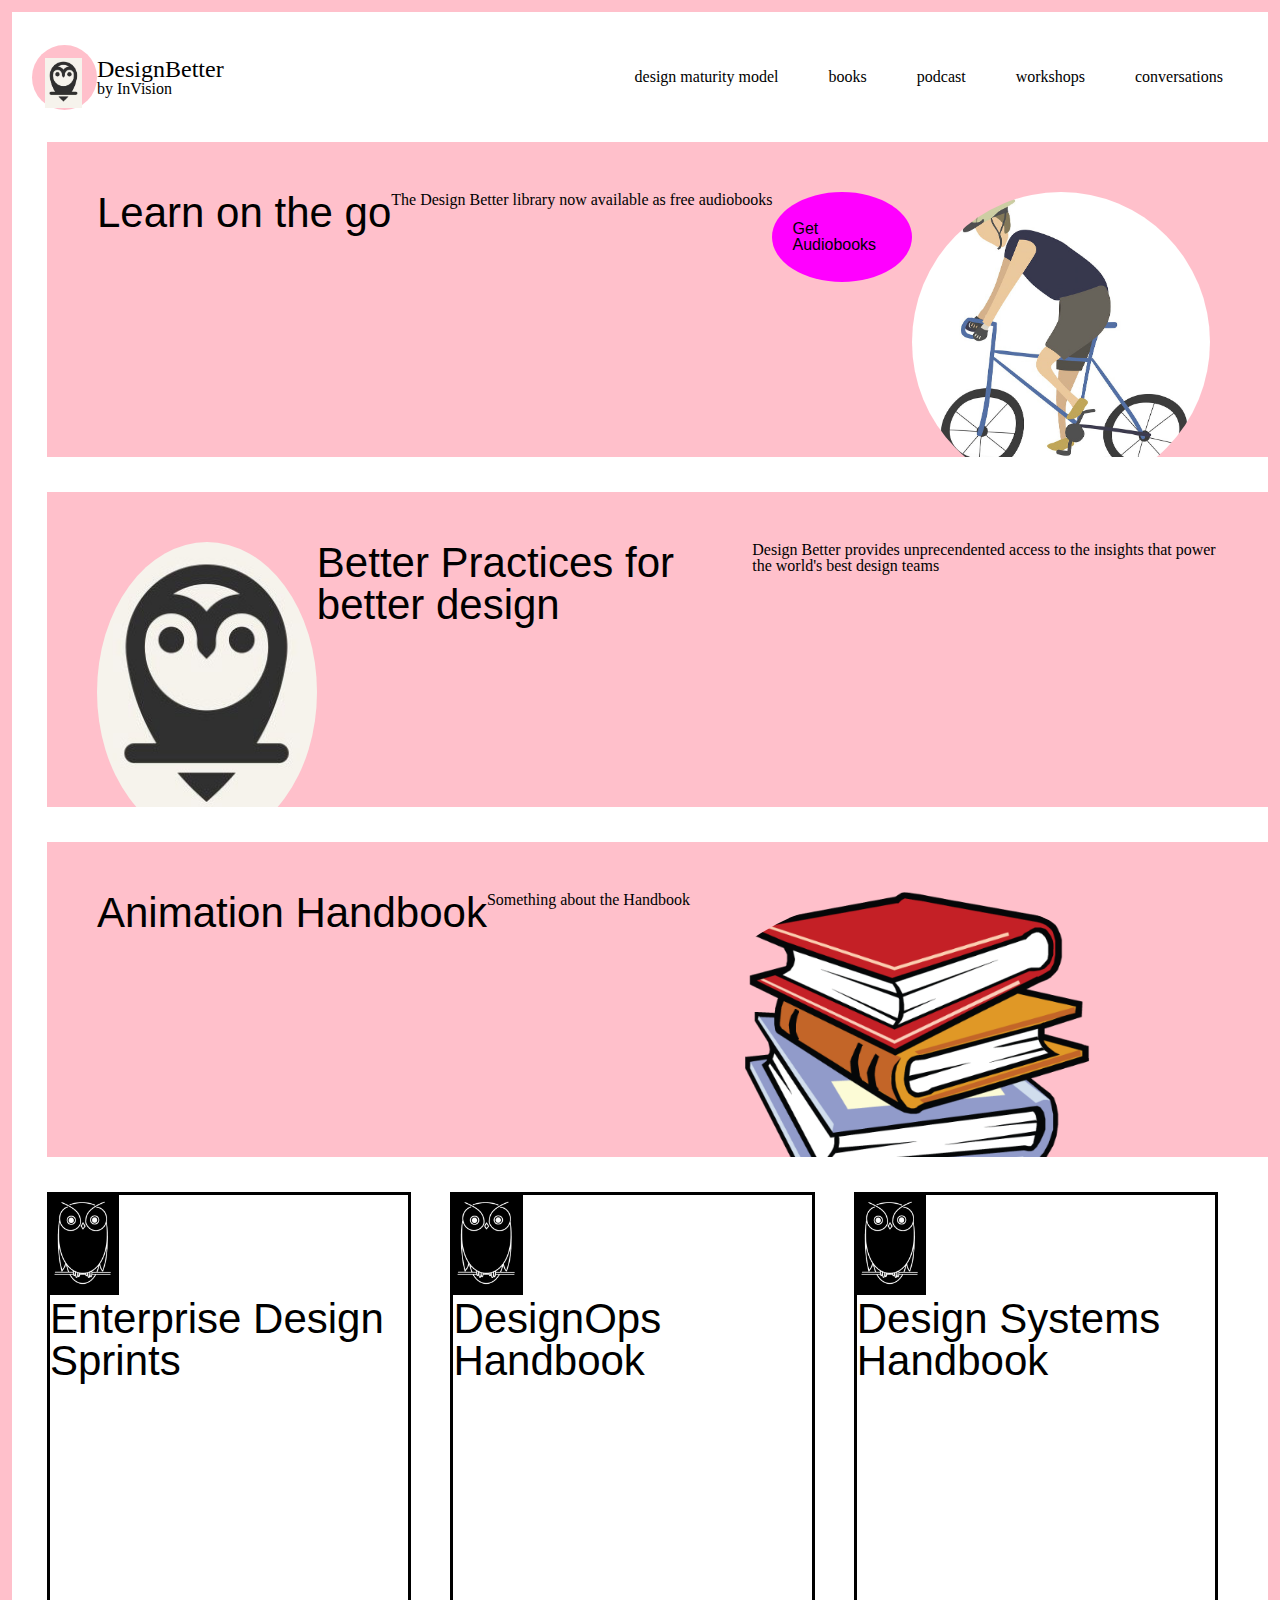
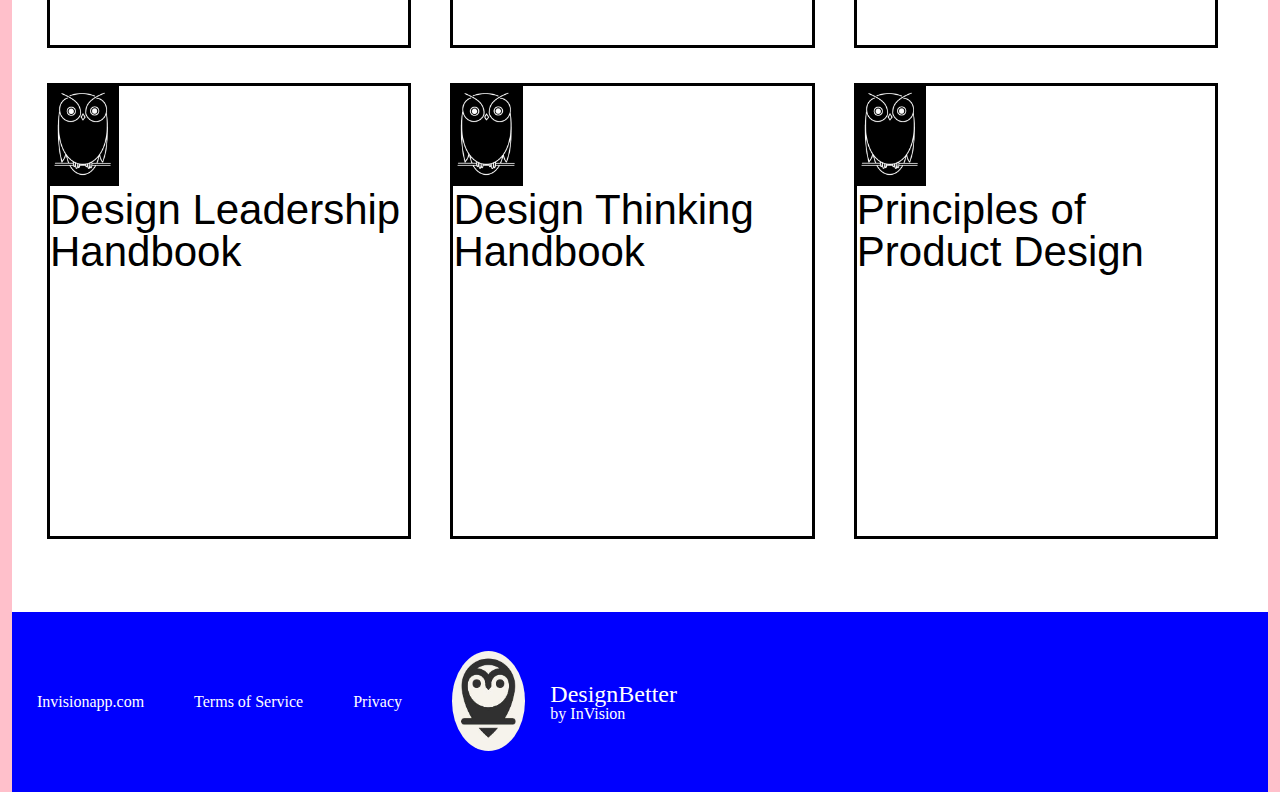
==== index2.html @ 7dc767d9 "index 2 (better version)" ====
<!DOCTYPE html>
<html lang="en">
<head>
    <meta charset="UTF-8">
    <meta name="viewport" content="width=device-width, initial-scale=1.0">
    <meta http-equiv="X-UA-Compatible" content="ie=edge">
    <title>Clone</title>
    <link rel="stylesheet" href="reset.css">
    <link rel="stylesheet" href="style2.css">
</head>
<body>
    <nav>
        <div class="left">
            <div class="logo">
                <img id="owl1" src="owl.jpg">
            </div>
        </div>
            <div class="DesignBetter">
                <h1>DesignBetter</h1>
                <p>by InVision</p>
            </div>
        <div class="links">
            <ul>
                <li>design maturity model</li>
                <li>books</li>
                <li>podcast</li>
                <li>workshops</li>
                <li>conversations</li>
            </ul>
        </div>
    </nav>
    <main>
        <div class="box1">
            <h2>Learn on the go</h2>
            <p>The Design Better library now available as free audiobooks</p>
            <div class="button">Get Audiobooks</div>
            <img id ="bike" src="v119-aum-20-hobbies_2.jpg">
        </div>
        <div class="box1">
            <img id="owl2" src="owl.jpg">
            <h2>Better Practices for better design</h2>
            <p>Design Better provides unprecendented access to the insights that power the world's best design teams</p>
        </div>
        <div class="box1">
            <h2>Animation Handbook</h2>
            <p>Something about the Handbook</p>
            <img src="bradleys-book-outlet-books-only-logo.png" id="books">
        </div>
        <div class="first3">
                <div class="box2">
                        <img id="owl3" src="owl2.jpg">
                        <h2>Enterprise Design Sprints</h2>
                    </div>
                    <div class="box2" id="a">
                        <img id="owl3" src="owl2.jpg">
                        <h2>DesignOps Handbook</h2>
                    </div>
                    <div class="box2" id="b">
                        <img id="owl3" src="owl2.jpg">
                        <h2>Design Systems Handbook</h2>
                    </div>
        </div>
        <div class="first3">
                <div class="box2">
                        <img id="owl3" src="owl2.jpg">
                        <h2>Design Leadership Handbook</h2>
                    </div>
                    <div class="box2" id="a">
                        <img id="owl3" src="owl2.jpg">
                        <h2>Design Thinking Handbook</h2>
                    </div>
                    <div class="box2" id="b">
                        <img id="owl3" src="owl2.jpg">
                        <h2>Principles of Product Design</h2>
                    </div>
        </div>
    </main>
    <footer>
        <div class="links2">
            <ul>
                <li>Invisionapp.com</li>
                <li>Terms of Service</li>
                <li>Privacy</li>
            </ul>
        </div>
        <div>
                <img id="owl5" src="owl.jpg">
            </div>
        <div class="DesignBetter2">
            <div class="DesignBetter">
                    <h1>DesignBetter</h1>
                    <p>by InVision</p>
                </div>
        </div>
    </footer>
</body>
</html>
---- style2.css ----
body {
    background: pink;
}

main {
    background: white;
    margin: 0 12px 0 12px;
    height: 230vh;
}


nav {
    /* border: solid black; */
    display: flex;
    /* justify-content: space-between; */
    align-items: center;
    position: sticky;
    top: 0;
    background: white;
    height: 10vh;
    padding: 20px;
    margin: 12px 12px 0 12px;
}

.left {
    display: inline-block;
    /* width: 20vw; */
    /* border: solid black; */
}

.DesignBetter {
    /* display: flex; */
}

.DesignBetter h1 {
    font-size: 24px;
}
.logo {
    background: pink;
    height: 65px;
    width: 65px;
    border-radius: 50%;
    padding: 13px;
    box-sizing: border-box;
}

#owl1 {
    height: 50px;
}

.links {
    /* border: solid black; */
    height: 100%;
    width: 100%;
    display: flex;
    justify-content: flex-end;
}

ul {
    display: flex;
    align-items: center;
}

.box1 {
    display: flex;
    /* display: inline-box; */
    height: 35vh;
    /* border: solid black; */
    margin: 0 0 35px 35px;
    background: pink;
    /* font-family: Arial; */
    padding: 50px;
    box-sizing: border-box;
    overflow: hidden;
}

h2 {
    font-size: 42px;
    /* padding: 15px; */
    font-family: Arial;
}

.button {
    display: flex;
    align-items: center;
    justify-content: space-between;
    background: magenta;
    width: 100px;
    height: 50px;
    border-radius: 50%;
    padding: 20px;
    font-family: Arial;
    /* margin: 10px; */
    /* box-sizing: border-box; */
}

#bike, #owl2, #books {
    display: flex;
    height: 300px;
    float: right;
    border-radius: 50%;
    /* z-index: 2; */
}

.box2 {
    display: inline-block;
    flex-direction: row;
    justify-content: center;
    border: solid black;
    width: 28vw;
    height: 50vh;
    margin: 0 0 35px 35px;
}

#owl3 {
    height: 100px;
    margin: 0 0 0 0;
}

footer {
    display: flex;
    align-items: center;
    background: blue;
    height: 20vh;
    margin: 0 12px 0 12px;
    color: white;
}

li {
    margin: 25px;
}

#owl5 {
    border-radius: 50%;
    height: 100px;
    margin: 25px;
}
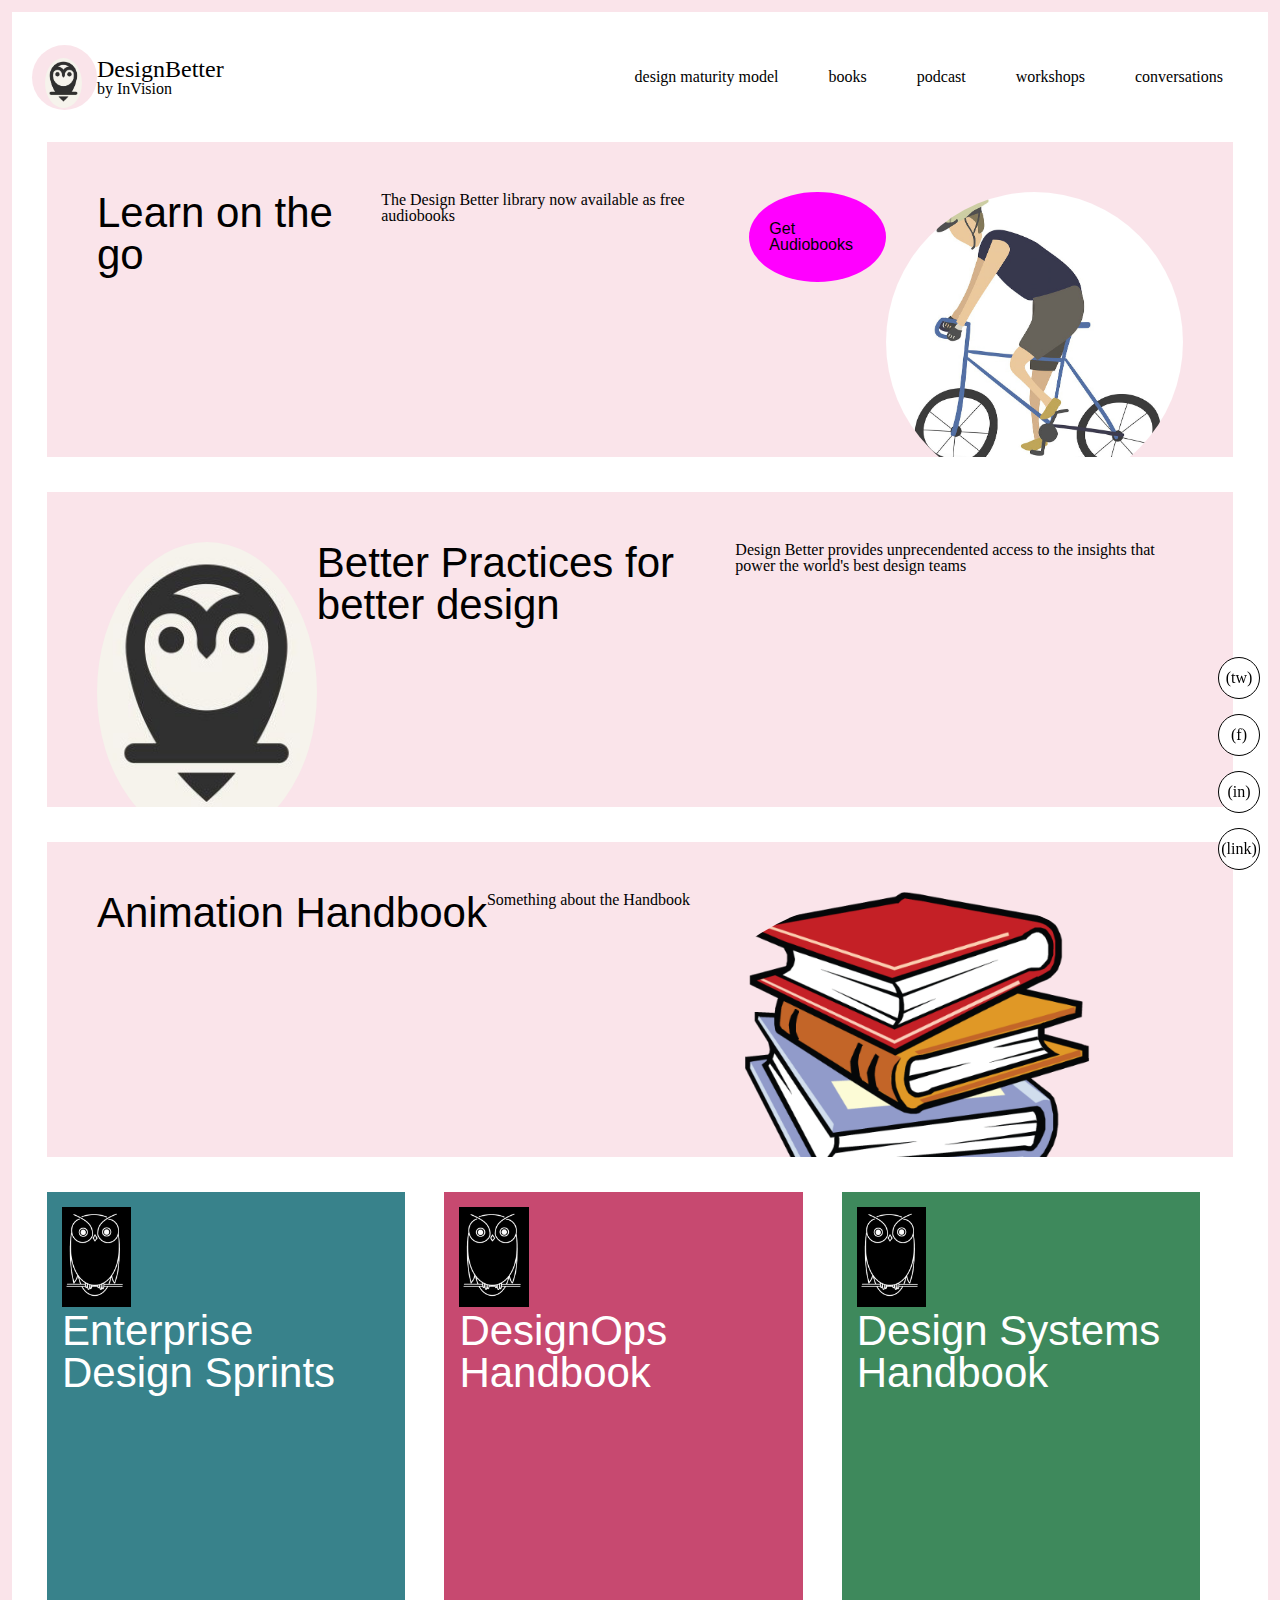
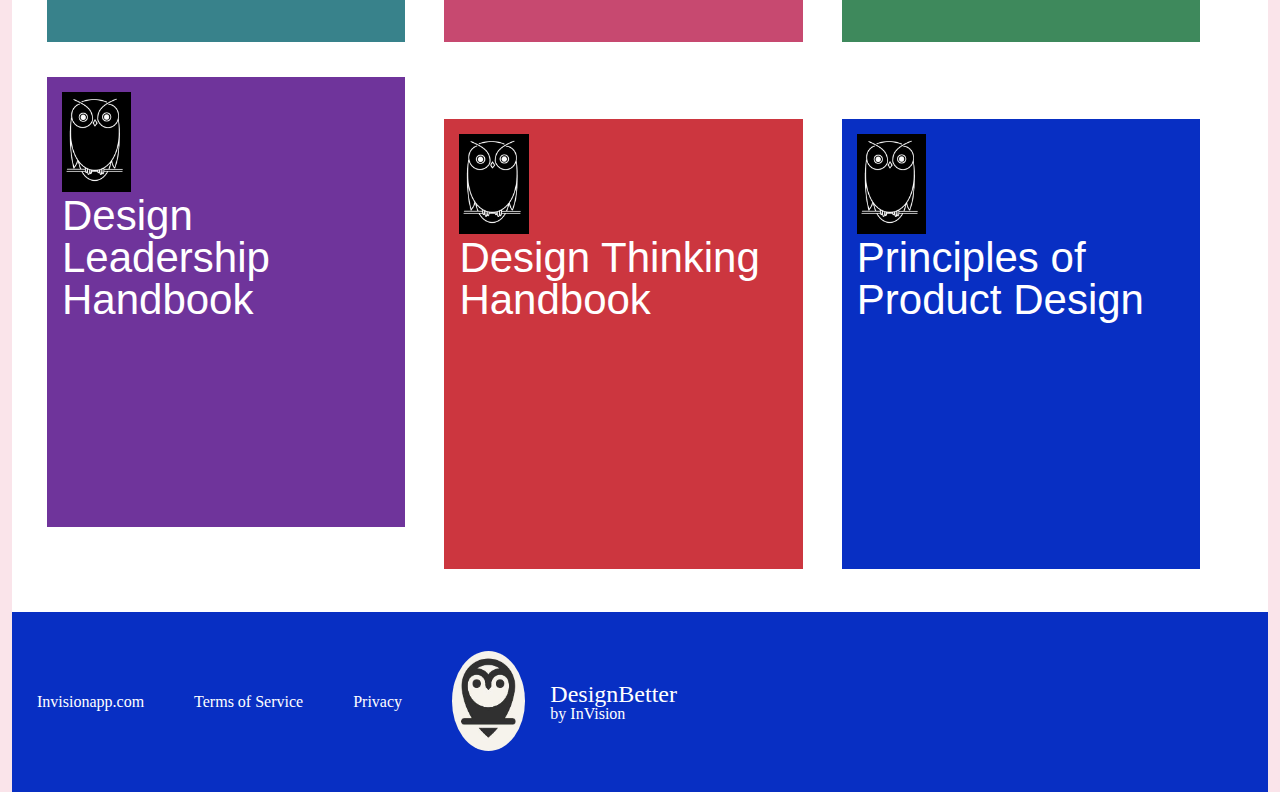
==== commit d1587dd3: "index2 (2)" ====
--- a/index2.html
+++ b/index2.html
@@ -4,7 +4,7 @@
     <meta charset="UTF-8">
     <meta name="viewport" content="width=device-width, initial-scale=1.0">
     <meta http-equiv="X-UA-Compatible" content="ie=edge">
-    <title>Clone</title>
+    <title>Clone2</title>
     <link rel="stylesheet" href="reset.css">
     <link rel="stylesheet" href="style2.css">
 </head>
@@ -61,18 +61,24 @@
                     </div>
         </div>
         <div class="first3">
-                <div class="box2">
+                <div class="box2" id="c">
                         <img id="owl3" src="owl2.jpg">
                         <h2>Design Leadership Handbook</h2>
                     </div>
-                    <div class="box2" id="a">
+                    <div class="box2" id="d">
                         <img id="owl3" src="owl2.jpg">
                         <h2>Design Thinking Handbook</h2>
                     </div>
-                    <div class="box2" id="b">
+                    <div class="box2" id="e">
                         <img id="owl3" src="owl2.jpg">
                         <h2>Principles of Product Design</h2>
                     </div>
+        </div>
+        <div class="circles">
+            <div class="circle">(tw)</div>
+            <div class="circle">(f)</div>
+            <div class="circle">(in)</div>
+            <div class="circle">(link)</div>
         </div>
     </main>
     <footer>
--- a/style2.css
+++ b/style2.css
@@ -1,5 +1,5 @@
 body {
-    background: pink;
+    background: rgb(250, 228, 234);
 }
 
 main {
@@ -36,7 +36,7 @@
     font-size: 24px;
 }
 .logo {
-    background: pink;
+    background: rgb(250, 228, 234);
     height: 65px;
     width: 65px;
     border-radius: 50%;
@@ -46,6 +46,7 @@
 
 #owl1 {
     height: 50px;
+    border-radius: 50%
 }
 
 .links {
@@ -66,8 +67,8 @@
     /* display: inline-box; */
     height: 35vh;
     /* border: solid black; */
-    margin: 0 0 35px 35px;
-    background: pink;
+    margin: 0 35px 35px 35px;
+    background: rgb(250, 228, 234);
     /* font-family: Arial; */
     padding: 50px;
     box-sizing: border-box;
@@ -106,10 +107,14 @@
     display: inline-block;
     flex-direction: row;
     justify-content: center;
-    border: solid black;
+    /* border: solid black; */
     width: 28vw;
     height: 50vh;
     margin: 0 0 35px 35px;
+    padding: 15px;
+    background: rgb(56,130,139);
+    color: white;
+    box-sizing: border-box;
 }
 
 #owl3 {
@@ -117,10 +122,30 @@
     margin: 0 0 0 0;
 }
 
+#a {
+    background: rgb(199,73,112);
+}
+
+#b {
+    background: rgb(62,137,92);
+}
+
+#c {
+    background: rgb(111,52,155);
+}
+
+#d {
+    background: rgb(204,54,63);
+}
+
+#e {
+    background: rgb(8,47,195);
+}
+
 footer {
     display: flex;
     align-items: center;
-    background: blue;
+    background: rgb(8, 47, 195);
     height: 20vh;
     margin: 0 12px 0 12px;
     color: white;
@@ -134,4 +159,24 @@
     border-radius: 50%;
     height: 100px;
     margin: 25px;
+}
+
+.circles {
+    position: fixed;
+    right: 5px;
+    bottom: 15px;
+    /* border: solid black; */
+}
+
+.circle {
+    border: 1px solid black;
+    background: white;
+    /* background: white; */
+    height: 40px;
+    width: 40px;
+    border-radius: 50%;
+    margin: 15px;
+    display: flex;
+    align-items: center;
+    justify-content: center;
 }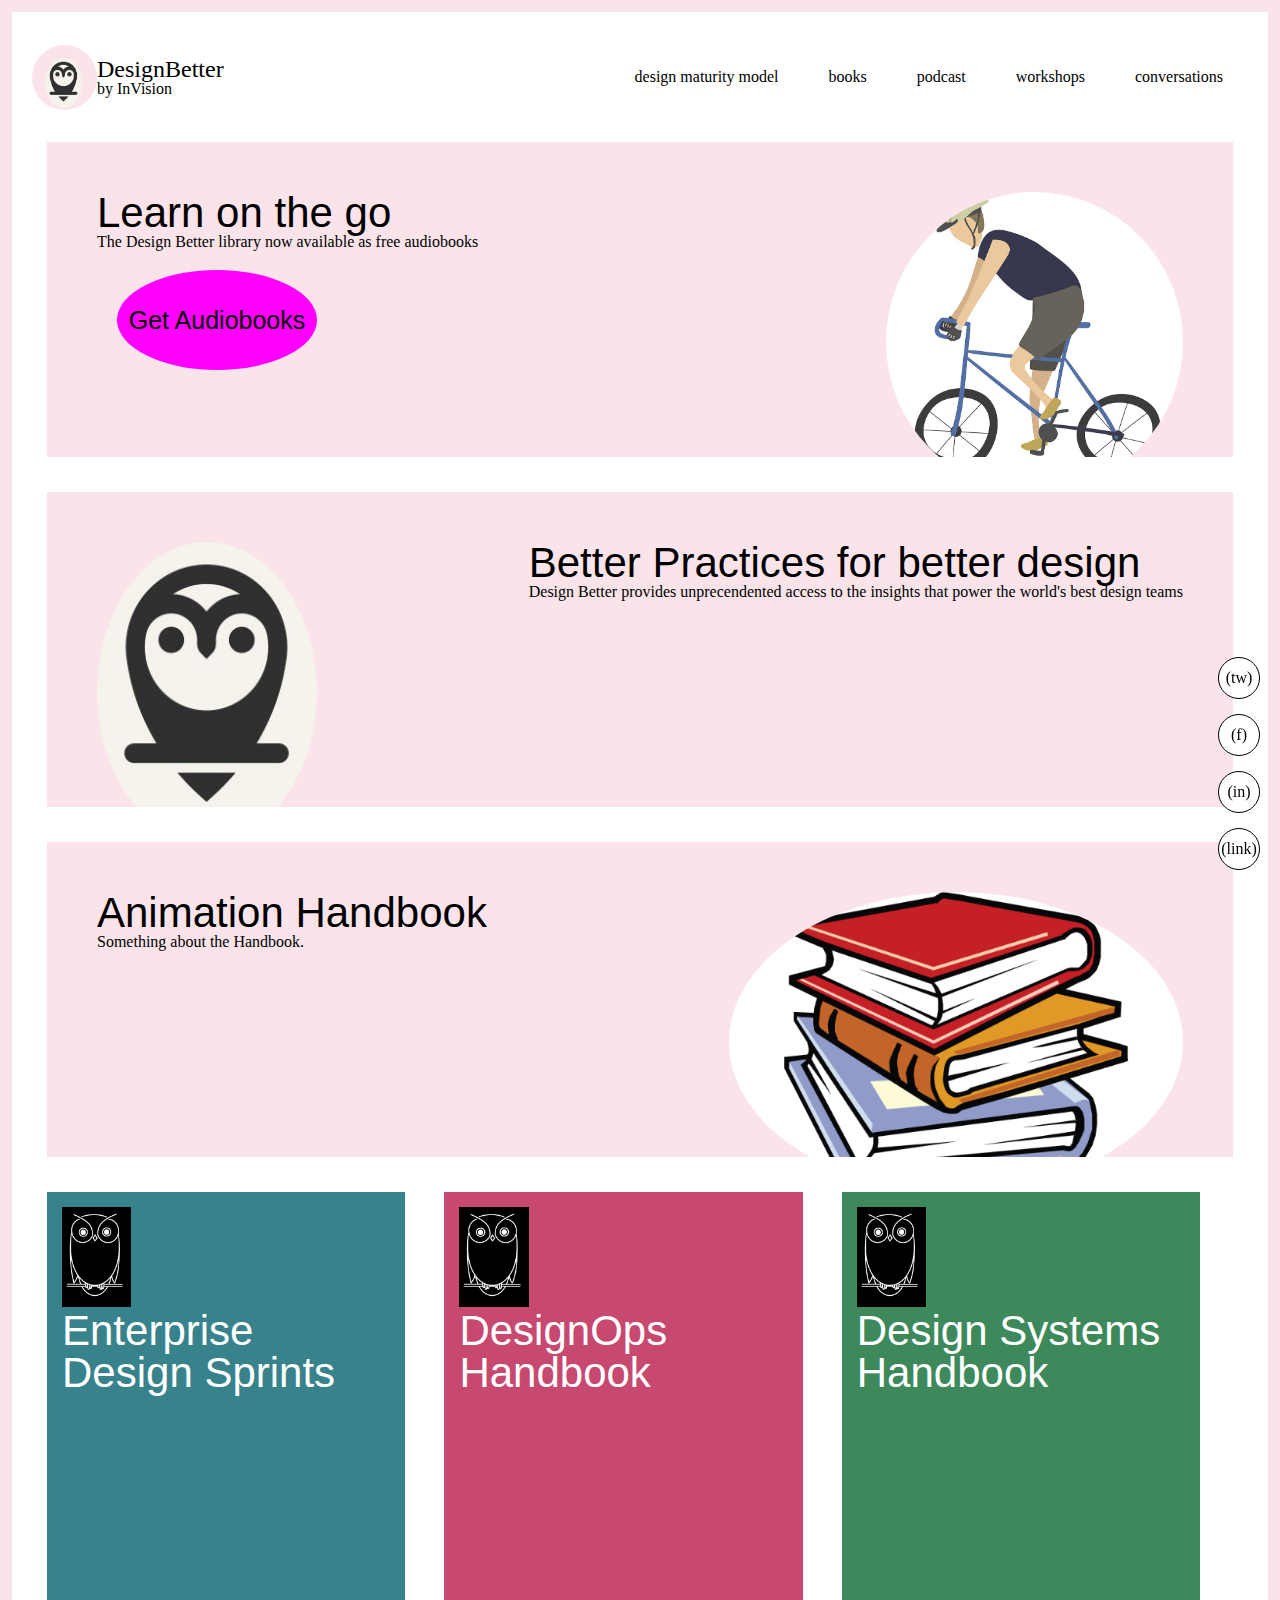
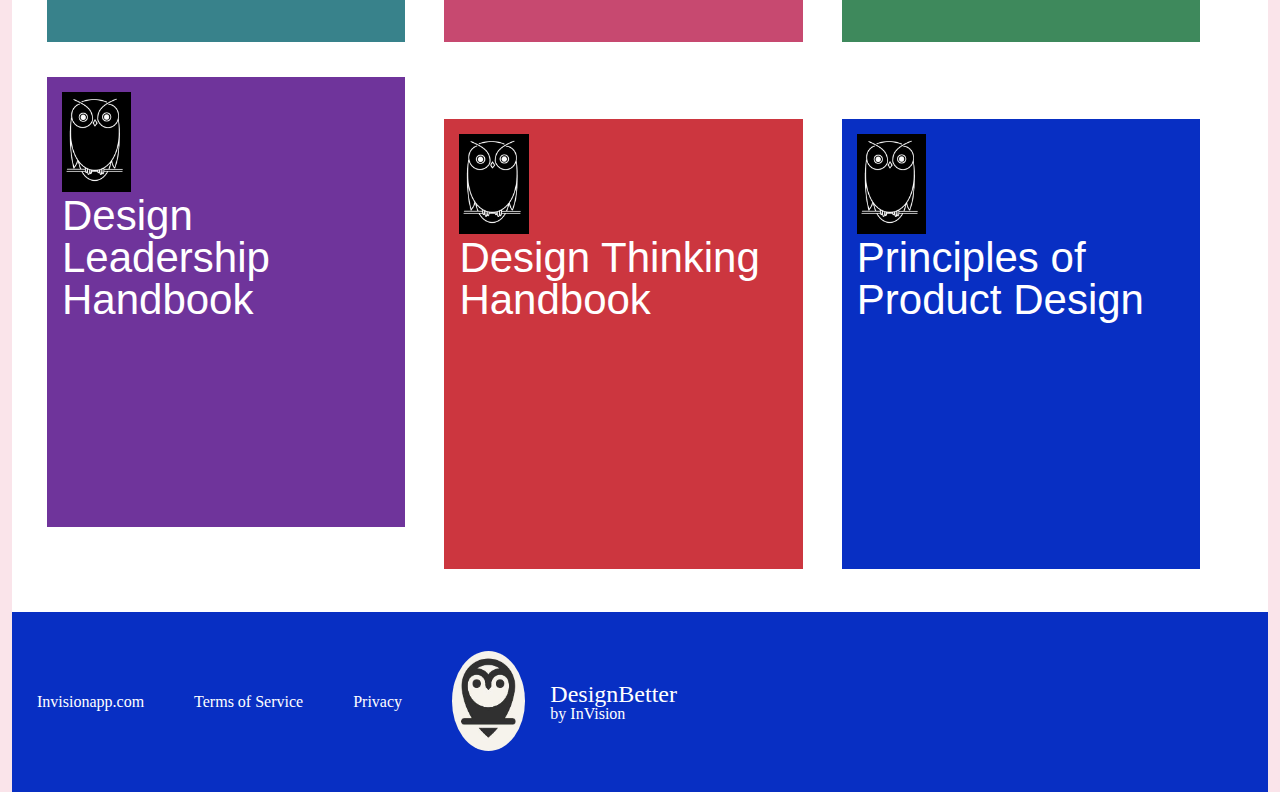
==== commit dd6e2ba2: "index2 final draft" ====
--- a/index2.html
+++ b/index2.html
@@ -31,19 +31,25 @@
     </nav>
     <main>
         <div class="box1">
-            <h2>Learn on the go</h2>
-            <p>The Design Better library now available as free audiobooks</p>
-            <div class="button">Get Audiobooks</div>
+            <div class="left">
+                <h2>Learn on the go</h2>
+                <p>The Design Better library now available as free audiobooks</p>
+                <div class="button">Get Audiobooks</div>
+            </div>
             <img id ="bike" src="v119-aum-20-hobbies_2.jpg">
         </div>
         <div class="box1">
             <img id="owl2" src="owl.jpg">
-            <h2>Better Practices for better design</h2>
-            <p>Design Better provides unprecendented access to the insights that power the world's best design teams</p>
+            <div class="right">
+                <h2>Better Practices for better design</h2>
+                <p>Design Better provides unprecendented access to the insights that power the world's best design teams</p>
+            </div>
         </div>
         <div class="box1">
-            <h2>Animation Handbook</h2>
-            <p>Something about the Handbook</p>
+            <div class="left">
+                <h2>Animation Handbook</h2>
+                <p>Something about the Handbook.</p>
+            </div>
             <img src="bradleys-book-outlet-books-only-logo.png" id="books">
         </div>
         <div class="first3">
--- a/style2.css
+++ b/style2.css
@@ -49,6 +49,10 @@
     border-radius: 50%
 }
 
+#books {
+    border-radius: 100%;
+}
+
 .links {
     /* border: solid black; */
     height: 100%;
@@ -64,7 +68,7 @@
 
 .box1 {
     display: flex;
-    /* display: inline-box; */
+    justify-content: space-between;
     height: 35vh;
     /* border: solid black; */
     margin: 0 35px 35px 35px;
@@ -82,17 +86,24 @@
 }
 
 .button {
-    display: flex;
-    align-items: center;
-    justify-content: space-between;
+    font-size: 25px;
+    display: flex;
+    justify-content: center;
+    align-items: center;
     background: magenta;
-    width: 100px;
-    height: 50px;
-    border-radius: 50%;
-    padding: 20px;
+    width: 200px;
+    height: 100px;
+    border-radius: 50%;
+    /* padding: 20px; */
     font-family: Arial;
-    /* margin: 10px; */
+    margin: 20px;
     /* box-sizing: border-box; */
+}
+
+.button:hover {
+    background: white;
+    box-sizing: border-box;
+    border: 3px solid magenta;
 }
 
 #bike, #owl2, #books {
@@ -100,7 +111,12 @@
     height: 300px;
     float: right;
     border-radius: 50%;
-    /* z-index: 2; */
+    background: white;
+}
+
+#bike:hover, #owl2:hover, #books:hover {
+    border: 5px solid black;
+    box-sizing: border-box;
 }
 
 .box2 {
@@ -155,6 +171,10 @@
     margin: 25px;
 }
 
+li:hover {
+    font-weight: bold;
+}
+
 #owl5 {
     border-radius: 50%;
     height: 100px;
@@ -179,4 +199,11 @@
     display: flex;
     align-items: center;
     justify-content: center;
+}
+
+.circle:hover {
+    box-sizing: border-box;
+    background: black;
+    color: white;
+    border: 1px solid white;
 }